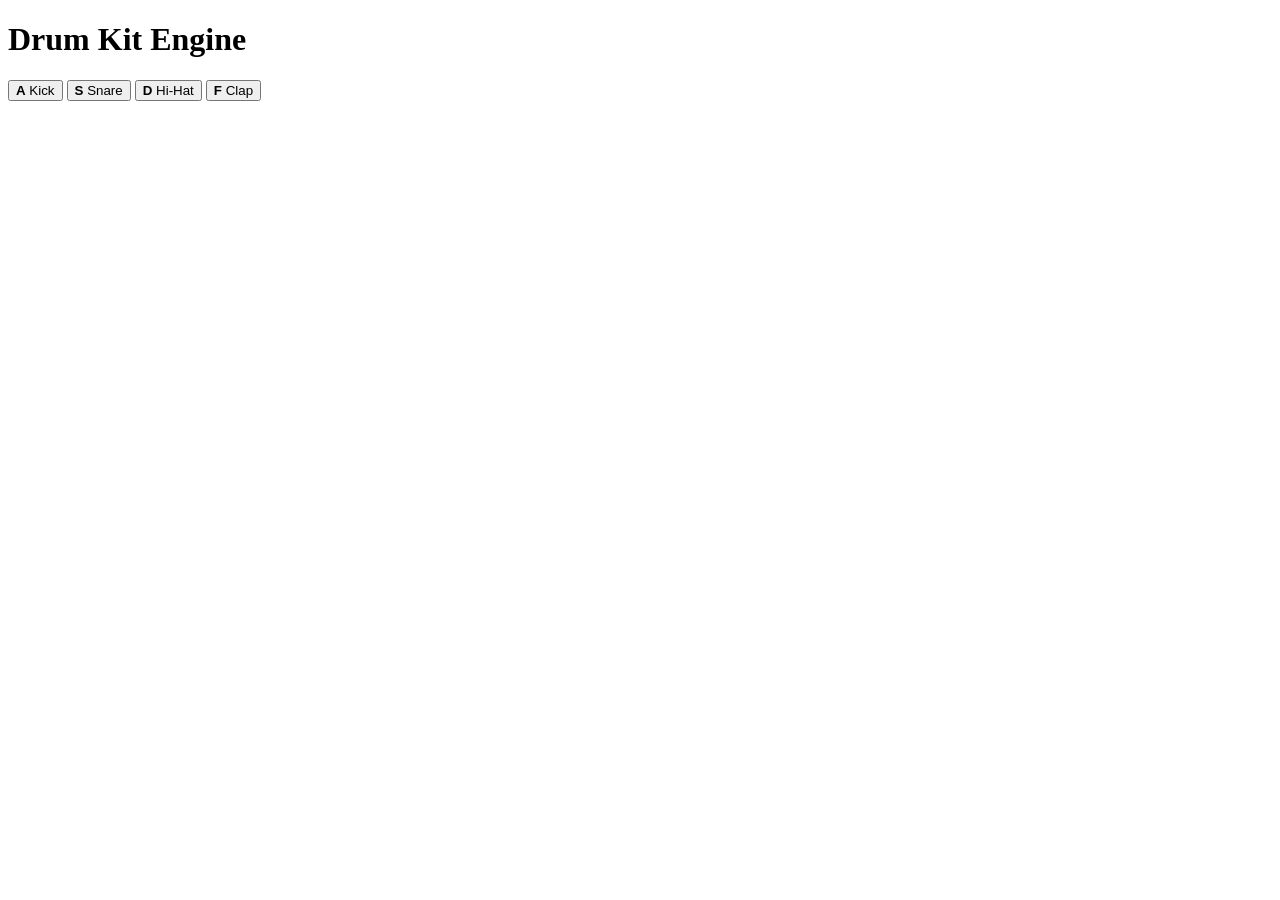
==== web-lab1-hw2/index.html @ d1d2be6d "feat(html): define data-sound contract" ====
<!DOCTYPE html>
<html lang="en">
<head>
  <meta charset="UTF-8">
  <meta name="viewport" content="width=device-width, initial-scale=1.0">
  <title>Drum Kit Engine</title>
  <link rel="stylesheet" href="style.css">
</head>

<body>
  <main>
    <h1>Drum Kit Engine</h1>

    <section class="drum-kit" aria-label="Drum Kit">
      <button
        class="drum-pad"
        type="button"
        data-key="a"
        data-sound="sounds/kick.wav">
        <strong>A</strong>
        <span>Kick</span>
      </button>

      <button
        class="drum-pad"
        type="button"
        data-key="s"
        data-sound="sounds/snare.wav">
        <strong>S</strong>
        <span>Snare</span>
      </button>

      <button
        class="drum-pad"
        type="button"
        data-key="d"
        data-sound="sounds/hihat.wav">
        <strong>D</strong>
        <span>Hi-Hat</span>
      </button>

      <button
        class="drum-pad"
        type="button"
        data-key="f"
        data-sound="sounds/clap.wav">
        <strong>F</strong>
        <span>Clap</span>
      </button>
    </section>
  </main>

  <script src="script.js"></script>
</body>
</html>
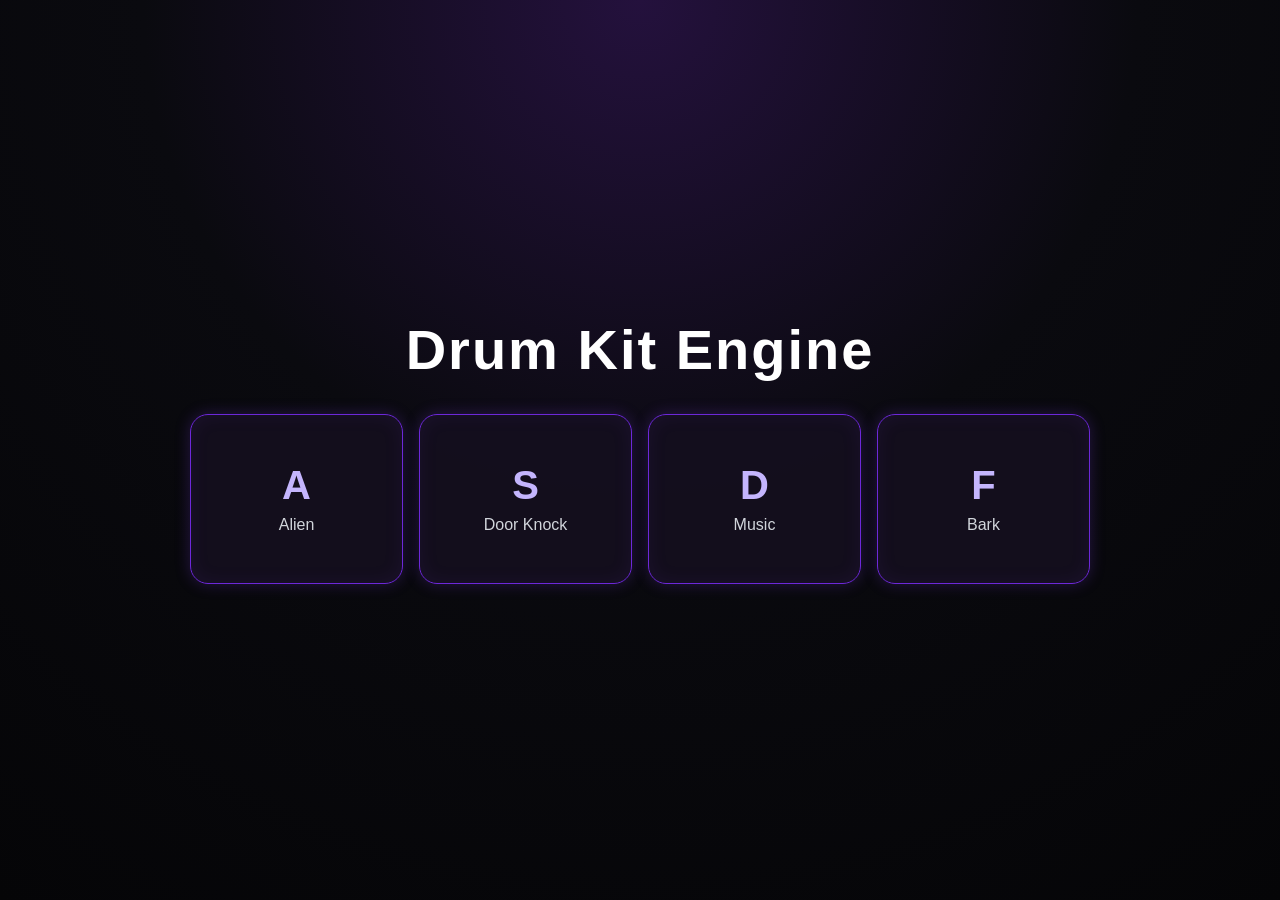
==== commit 242ed3c4: "chore: add drum kit sound assets" ====
--- a/web-lab1-hw2/index.html
+++ b/web-lab1-hw2/index.html
@@ -16,36 +16,36 @@
         class="drum-pad"
         type="button"
         data-key="a"
-        data-sound="sounds/kick.wav">
+        data-sound="sounds/alien.ogg">
         <strong>A</strong>
-        <span>Kick</span>
+        <span>Alien</span>
       </button>
 
       <button
         class="drum-pad"
         type="button"
         data-key="s"
-        data-sound="sounds/snare.wav">
+        data-sound="sounds/door_knock.wav">
         <strong>S</strong>
-        <span>Snare</span>
+        <span>Door Knock</span>
       </button>
 
       <button
         class="drum-pad"
         type="button"
         data-key="d"
-        data-sound="sounds/hihat.wav">
+        data-sound="sounds/music_randomly.mp3">
         <strong>D</strong>
-        <span>Hi-Hat</span>
+        <span>Music</span>
       </button>
 
       <button
         class="drum-pad"
         type="button"
         data-key="f"
-        data-sound="sounds/clap.wav">
+        data-sound="sounds/sang_bark.wav">
         <strong>F</strong>
-        <span>Clap</span>
+        <span>Bark</span>
       </button>
     </section>
   </main>
--- a/web-lab1-hw2/style.css
+++ b/web-lab1-hw2/style.css
@@ -0,0 +1,93 @@
+* {
+  margin: 0;
+  padding: 0;
+  box-sizing: border-box;
+}
+
+body {
+  min-height: 100vh;
+  display: flex;
+  justify-content: center;
+  align-items: center;
+  font-family: Arial, sans-serif;
+  background:
+    radial-gradient(circle at top, #24113d 0%, #0a0a0f 45%, #050507 100%);
+  color: #ffffff;
+}
+
+main {
+  width: min(900px, 90%);
+  text-align: center;
+}
+
+h1 {
+  margin-bottom: 2rem;
+  font-size: clamp(2rem, 5vw, 3.5rem);
+  letter-spacing: 2px;
+}
+
+.drum-kit {
+  display: grid;
+  grid-template-columns: repeat(4, 1fr);
+  gap: 1rem;
+}
+
+.drum-pad {
+  min-height: 170px;
+  display: flex;
+  flex-direction: column;
+  justify-content: center;
+  align-items: center;
+  gap: 0.5rem;
+
+  border: 1px solid #6d28d9;
+  border-radius: 18px;
+
+  background: rgba(20, 15, 30, 0.9);
+  color: #ffffff;
+
+  box-shadow:
+    0 0 15px rgba(124, 58, 237, 0.25),
+    inset 0 0 20px rgba(124, 58, 237, 0.08);
+
+  cursor: pointer;
+  transition:
+    transform 0.15s ease,
+    border-color 0.15s ease,
+    box-shadow 0.15s ease;
+}
+
+.drum-pad strong {
+  font-size: 2.5rem;
+  color: #c4b5fd;
+}
+
+.drum-pad span {
+  font-size: 1rem;
+  color: #d1d5db;
+}
+
+.drum-pad:hover {
+  transform: translateY(-5px);
+  border-color: #a78bfa;
+  box-shadow:
+    0 0 25px rgba(139, 92, 246, 0.55),
+    inset 0 0 25px rgba(139, 92, 246, 0.12);
+}
+
+.drum-pad:focus-visible {
+  outline: 3px solid #c4b5fd;
+  outline-offset: 4px;
+}
+
+@media (max-width: 700px) {
+  .drum-kit {
+    grid-template-columns: repeat(2, 1fr);
+  }
+}
+
+@media (max-width: 400px) {
+  .drum-kit {
+    grid-template-columns: 1fr;
+  }
+}
